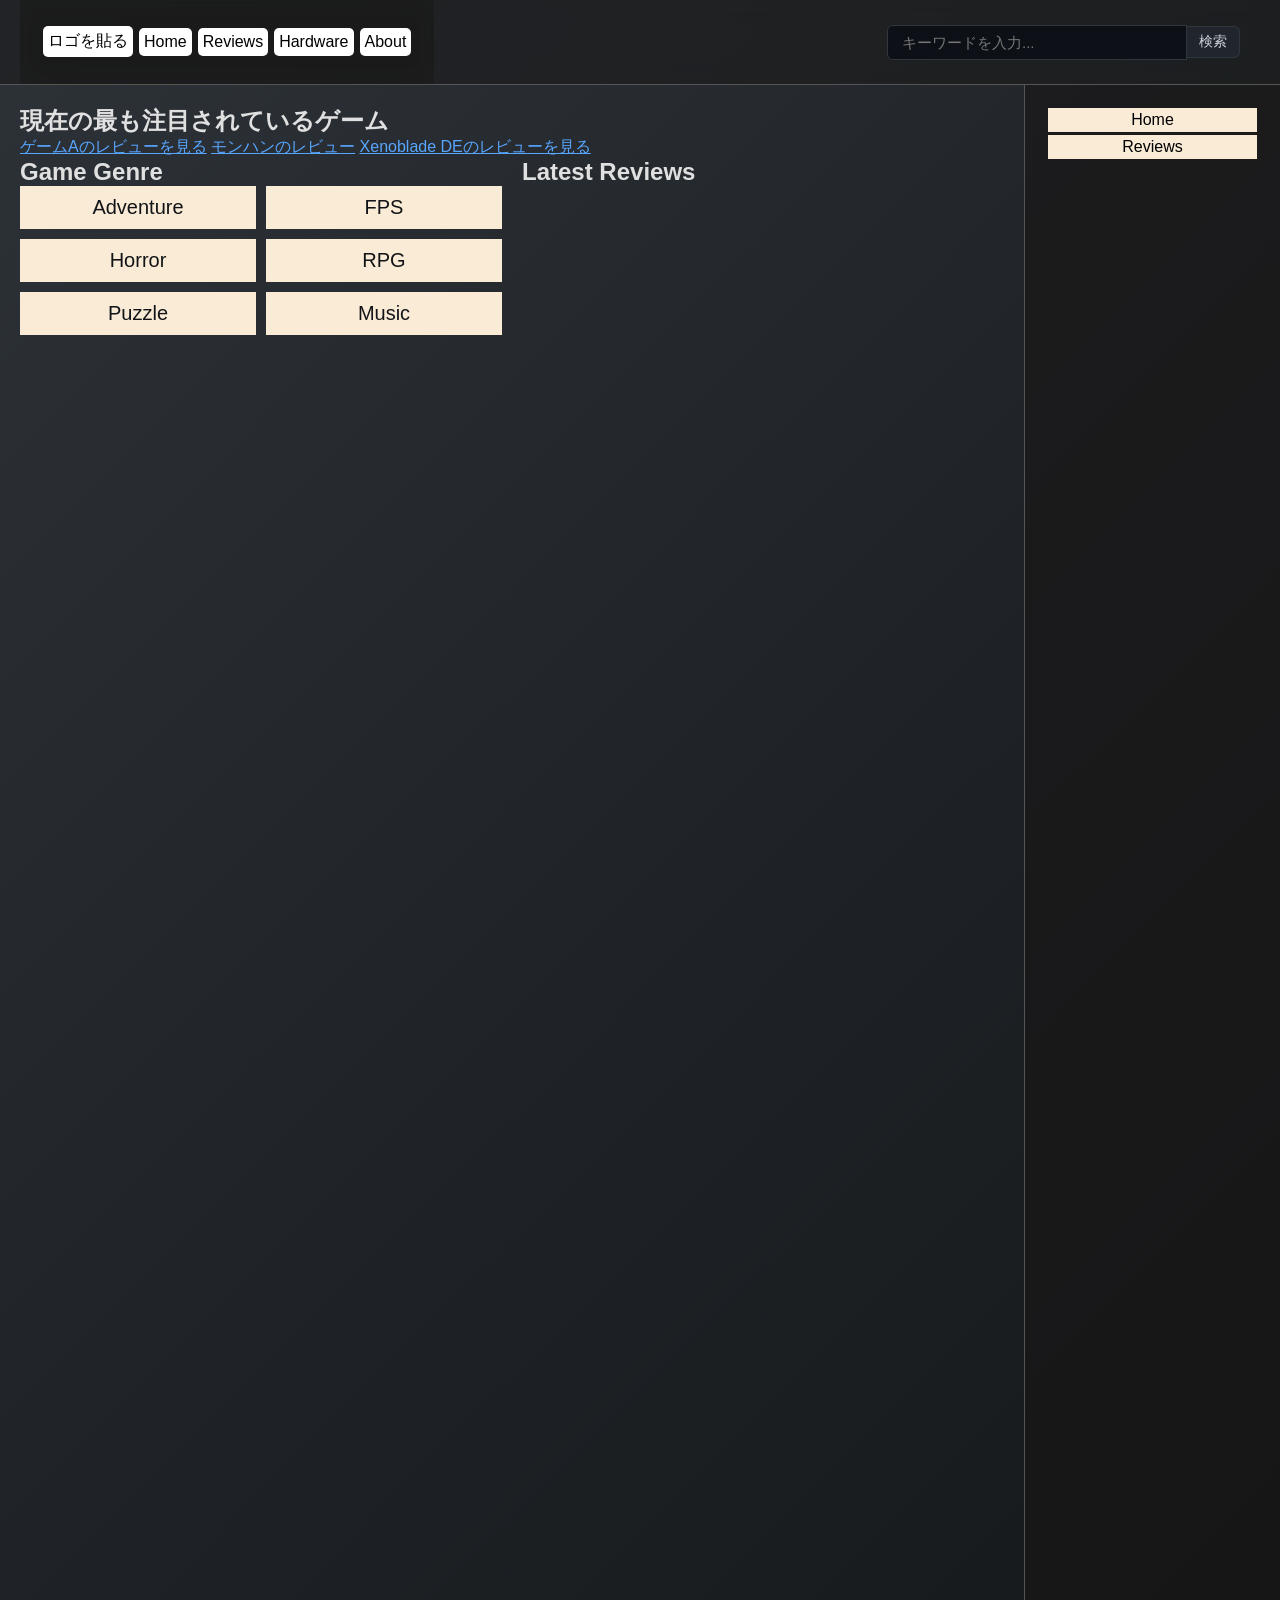
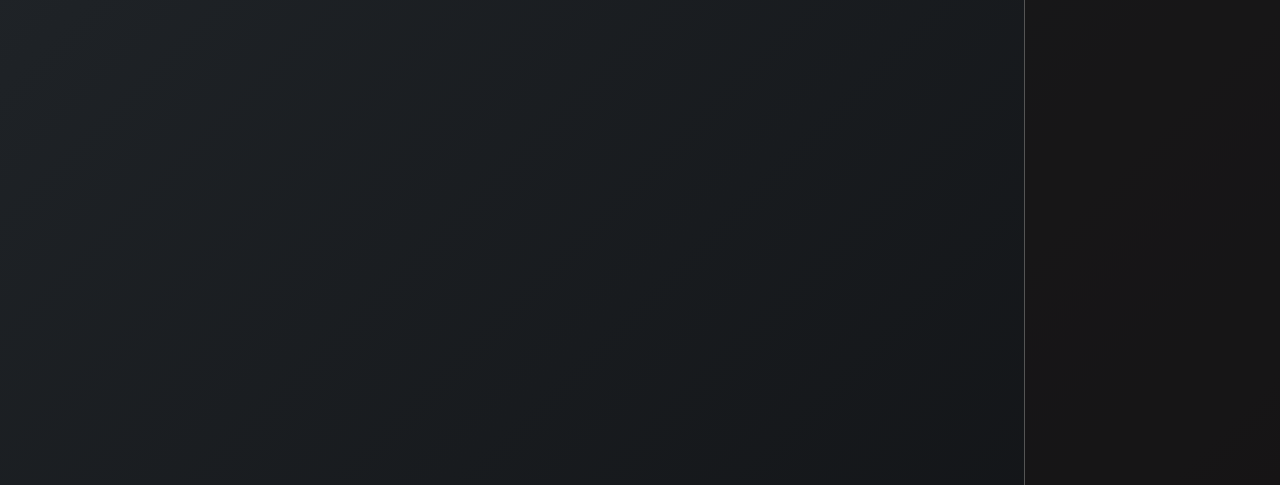
==== index.html @ fd4b01c5 "細かい修正" ====
<!DOCTYPE html>
<html lang="ja">

<head>

  <meta charset="UTF-8">
  <title>未定</title>
  <link rel="stylesheet" href="css/style.css">
</head>

<body>

  <div class="site-container">
    <header class="site-header">
      <div style="display: flex;" id="header"></div>
  
      <form class="search-form">
    <input type="text" class="search-input" placeholder="キーワードを入力...">
    <button type="submit" class="search-button">検索</button>
      </form>
    </header>
    <script src="js/include_header.js"></script>

    <main class="main-content">
      <section>
        <h1>現在の最も注目されているゲーム</h1>
      </section>
    
      <a href="review.html?id=gameA" style="color: #58a6ff;">ゲームAのレビューを見る</a>
      <a href="review.html?id=monsterhunterWilds" style="color: #58a6ff;">モンハンのレビュー</a>
      <a href="review.html?id=xenoblade-definitive-edition" style="color: #58a6ff;">Xenoblade DEのレビューを見る</a>

      <div class="split-area">
        <section class="left">
          <h2>Game Genre</h2>
          <div class="genre-list">
            <a href="html/adventure" class="genre-button">Adventure</a>
            <a href="html/fps" class="genre-button">FPS</a>
            <a href="html/horror" class="genre-button">Horror</a>
            <a href="html/RPG" class="genre-button">RPG</a>          
            <a href="html/puzzle" class="genre-button">Puzzle</a>
            <a href="html/music" class="genre-button">Music</a> 
          </div>
        </section>

        <section class="right">
          <h2>Latest Reviews</h2>
        </section>
      </div>

      
    </main>
    <aside class="sidebar">
      <div id="sidebar"></div>
    </aside>
    
    <script src="js/include.js"></script>
  </div>

</body>

</html>
---- css/style.css ----
* {
  box-sizing: border-box;
  margin: 0;
  padding: 0;
}

/*背景部分*/
body {
  background: linear-gradient(135deg, #2d3238 0%, #1e2226 50%, #121417 100%);
  color: #e0e0e0;
  font-family: sans-serif;
}

/* 左側のメインスペース */
.site-container {
  display: grid;
  grid-template-rows: auto 1fr; 
  grid-template-columns: 4fr 1fr; 
  min-height: 100vh;
  width: 100%;
}

/*ヘッダー*/
.site-header {
  grid-column: 1 / 3; 
  grid-row: 1; 
  display: flex;                  
  justify-content: space-between; 
  align-items: center;            
  border-bottom: 1px solid #555;
  padding: 0 20px;             
  position: sticky;
  top: 0;
  z-index: 100;
  background-color: #1a1a1a94;
  backdrop-filter: blur(12px);
  height: 85px;                   
  box-sizing: border-box;
}

/*サイドバー*/
.sidebar {
  grid-column: 2 / 3; 
  grid-row: 2 / -1; 
  background-color: #181616a1;
  border-left: 1px solid #555;
  padding: 20px;
}

/*スクロールテスト用*/
.main-content {
  grid-column: 1 / 2;
  padding: 20px;
  height: 2000px; 
}

/*ヘッダーのボタン*/
.header-button {
  background-color: #ffffff;
  padding: 5px;
  margin: 3px;
  border-radius: 5px;
  text-decoration: none;
  color: black;
}

/*画面を左右に二分割*/
.split-area {
  display: flex;
  gap: 20px;
}

.left {
  flex: 1;
}

.right {
  flex: 1;
}

/*ジャンル選択のボタン*/
.genre-button {
  display: block;
  text-align: center;
  text-decoration: none;
  font-size: 20px;
  background-color: antiquewhite;
  color: #121417;
  padding: 10px;

}

.genre-list {
  display: grid;
  grid-template-columns: repeat(2, 1fr);
  gap: 10px
}

.sidebar-list {
  display: block;
  text-decoration: none;
  text-align: center;
  color: black;
  background-color: antiquewhite;
  padding: 3px;
  margin: 3px;
  gap: 3px;
}
  
.detail-image-box {
  width: 100%;
  max-width: 1100px;     
  height: 510px;        
  margin: 20px 0 30px 0; 
  border-radius: 8px;   
  overflow: hidden;
  background-color: #0d1117;
}

.detail-image-box img {
  width: 100%;
  height: 100%;
  object-fit: cover;    
  display: block;
}

/* 検索ボックス */
.search-form {
  display: flex;
  align-items: center;
  margin-right: 20px;
}

.search-input {
  background-color: #0d1117; 
  color: #ffffff;            
  border: 1px solid #30363d; 
  border-radius: 6px 0 0 6px;
  padding: 6px 12px;
  font-size: 14px;
  outline: none;
  width: 300px;  
  padding: 8px 14px;
  font-size: 15px;            
  transition: border-color 0.2s;
}

.search-input:focus {
  border-color: #58a6ff;     
}

.search-button {
  background-color: #21262d; 
  color: #c9d1d9;            
  border: 1px solid #30363d;
  border-left: none;         
  border-radius: 0 6px 6px 0;
  padding: 6px 12px;
  font-size: 14px;
  cursor: pointer;
  transition: background-color 0.2s;
}

.search-button:hover {
  background-color: #30363d; 
  color: #ffffff;
}
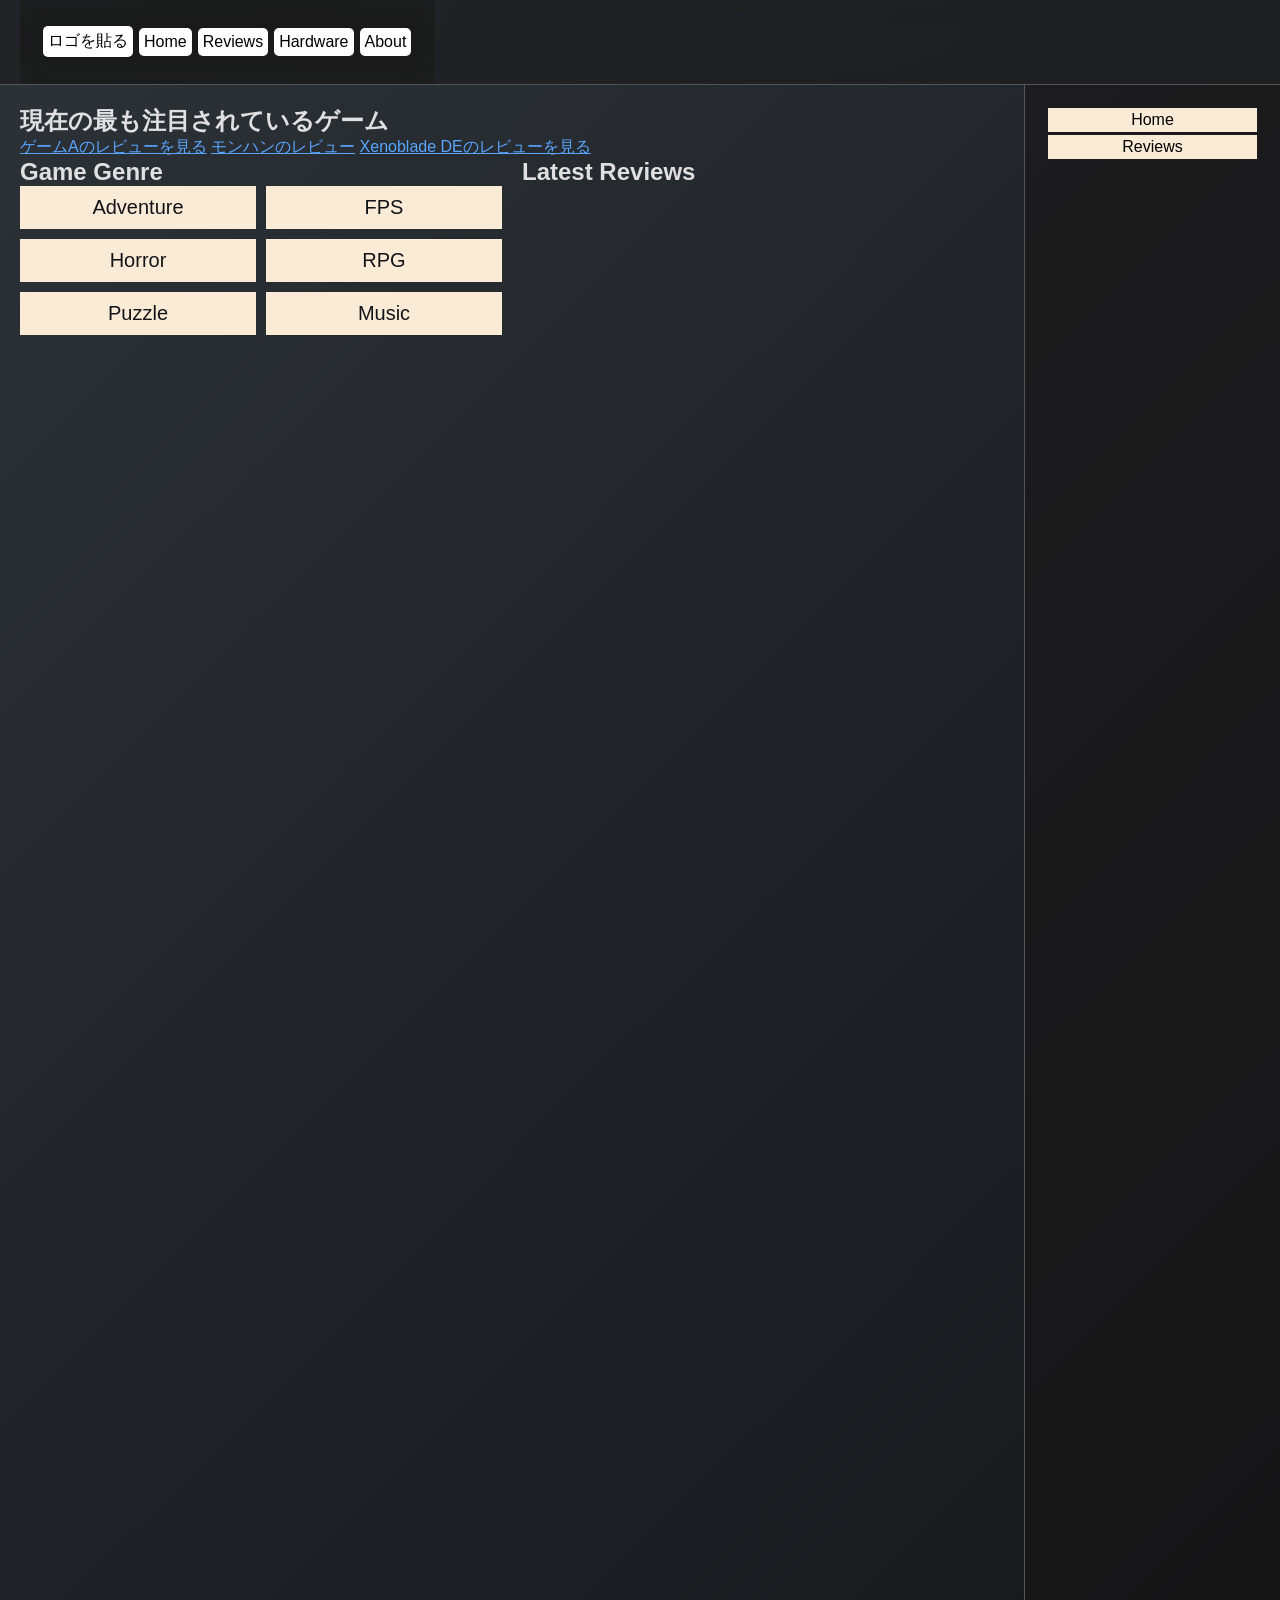
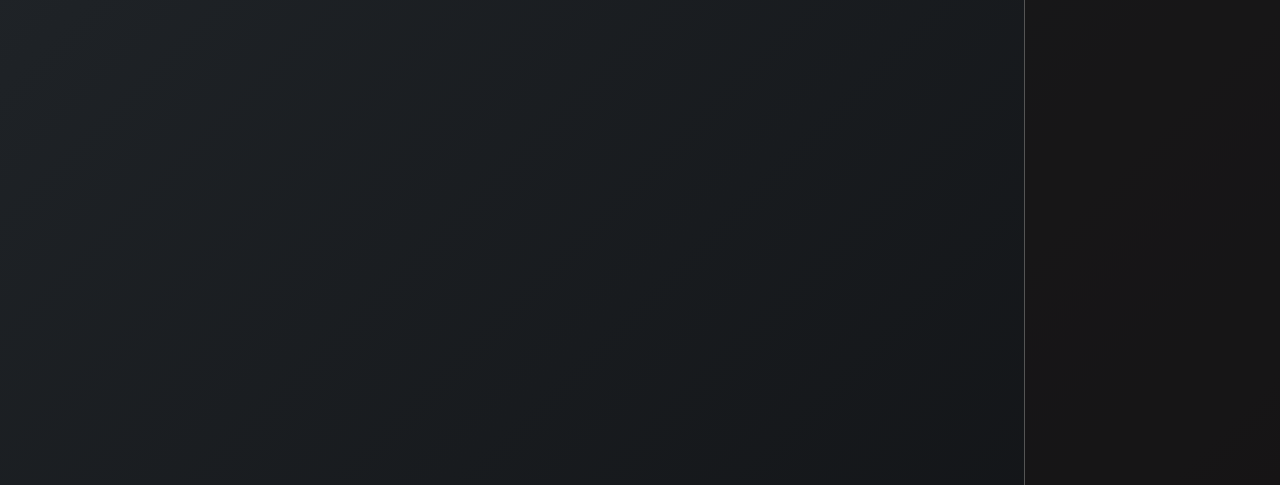
==== commit 17600874: "アドベンチャーとFPSを追加 テンプレートファイルの作成" ====
--- a/index.html
+++ b/index.html
@@ -13,11 +13,6 @@
   <div class="site-container">
     <header class="site-header">
       <div style="display: flex;" id="header"></div>
-  
-      <form class="search-form">
-    <input type="text" class="search-input" placeholder="キーワードを入力...">
-    <button type="submit" class="search-button">検索</button>
-      </form>
     </header>
     <script src="js/include_header.js"></script>
 
@@ -34,12 +29,12 @@
         <section class="left">
           <h2>Game Genre</h2>
           <div class="genre-list">
-            <a href="html/adventure" class="genre-button">Adventure</a>
-            <a href="html/fps" class="genre-button">FPS</a>
-            <a href="html/horror" class="genre-button">Horror</a>
-            <a href="html/RPG" class="genre-button">RPG</a>          
-            <a href="html/puzzle" class="genre-button">Puzzle</a>
-            <a href="html/music" class="genre-button">Music</a> 
+            <a href="adventure.html" class="genre-button">Adventure</a>
+            <a href="fps.html" class="genre-button">FPS</a>
+            <a href="horror.html" class="genre-button">Horror</a>
+            <a href="rpg.html" class="genre-button">RPG</a>          
+            <a href="puzzle.html" class="genre-button">Puzzle</a>
+            <a href="music.html" class="genre-button">Music</a> 
           </div>
         </section>
 
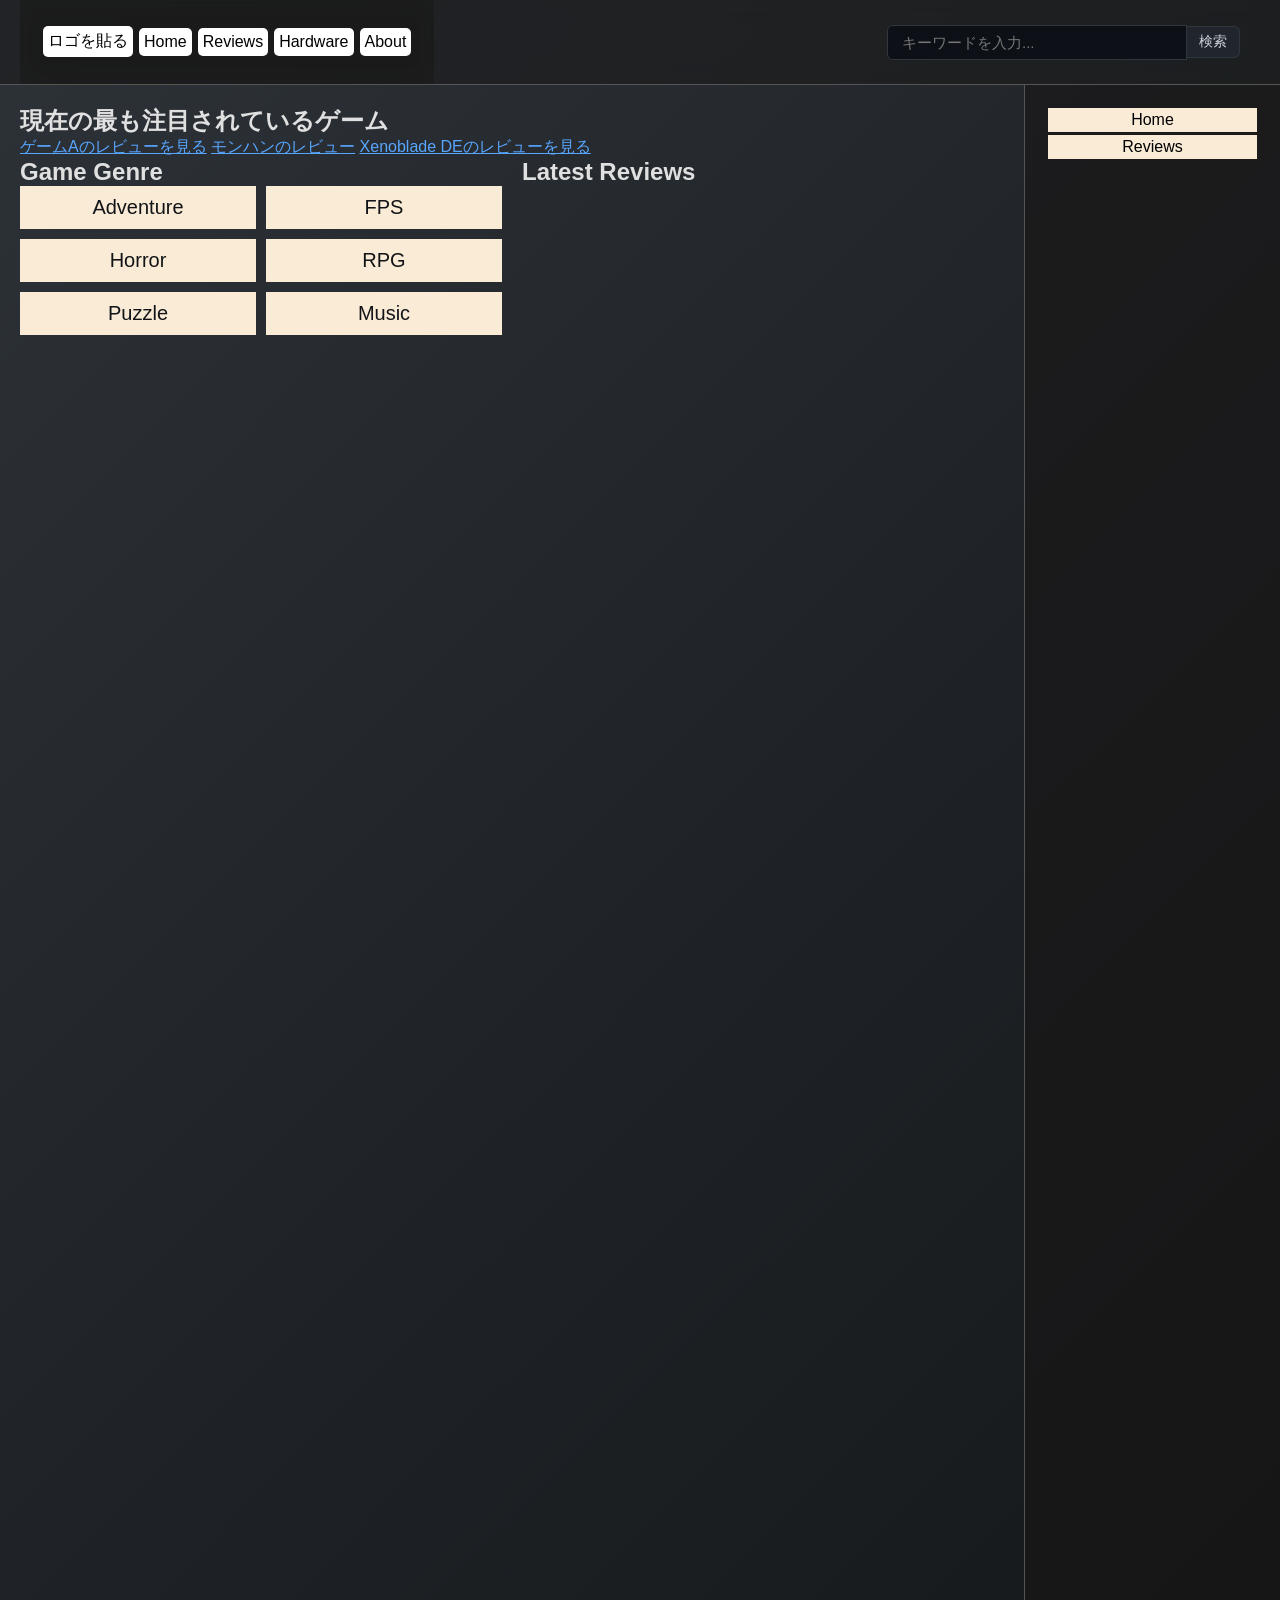
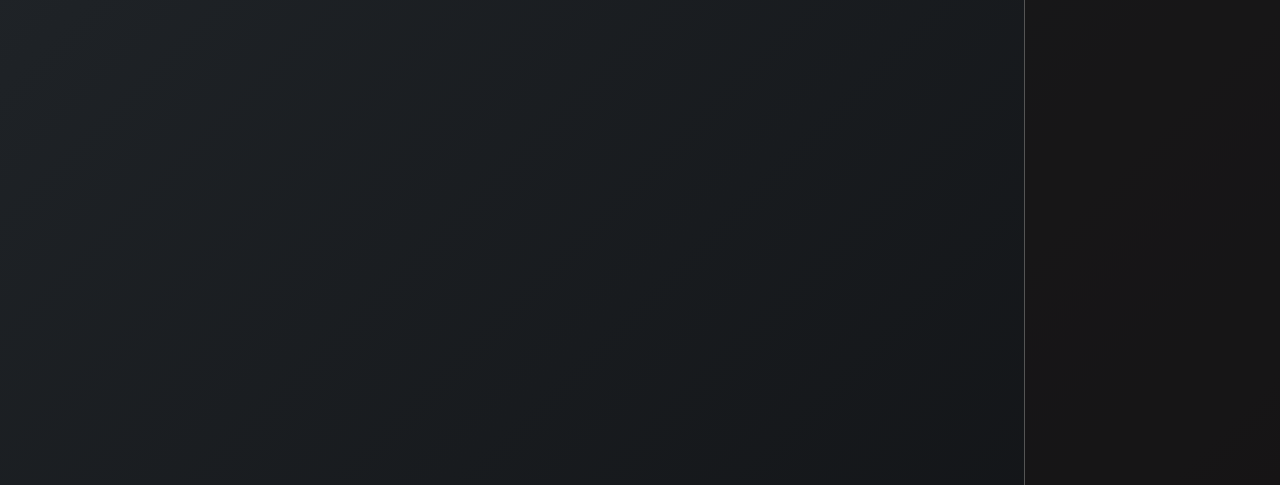
==== commit fed0cc69: "Merge branch 'main' of https://github.com/s1f102601069/cs1-2026-class6-team10-project" ====
--- a/index.html
+++ b/index.html
@@ -13,6 +13,11 @@
   <div class="site-container">
     <header class="site-header">
       <div style="display: flex;" id="header"></div>
+  
+      <form class="search-form">
+    <input type="text" class="search-input" placeholder="キーワードを入力...">
+    <button type="submit" class="search-button">検索</button>
+      </form>
     </header>
     <script src="js/include_header.js"></script>
 
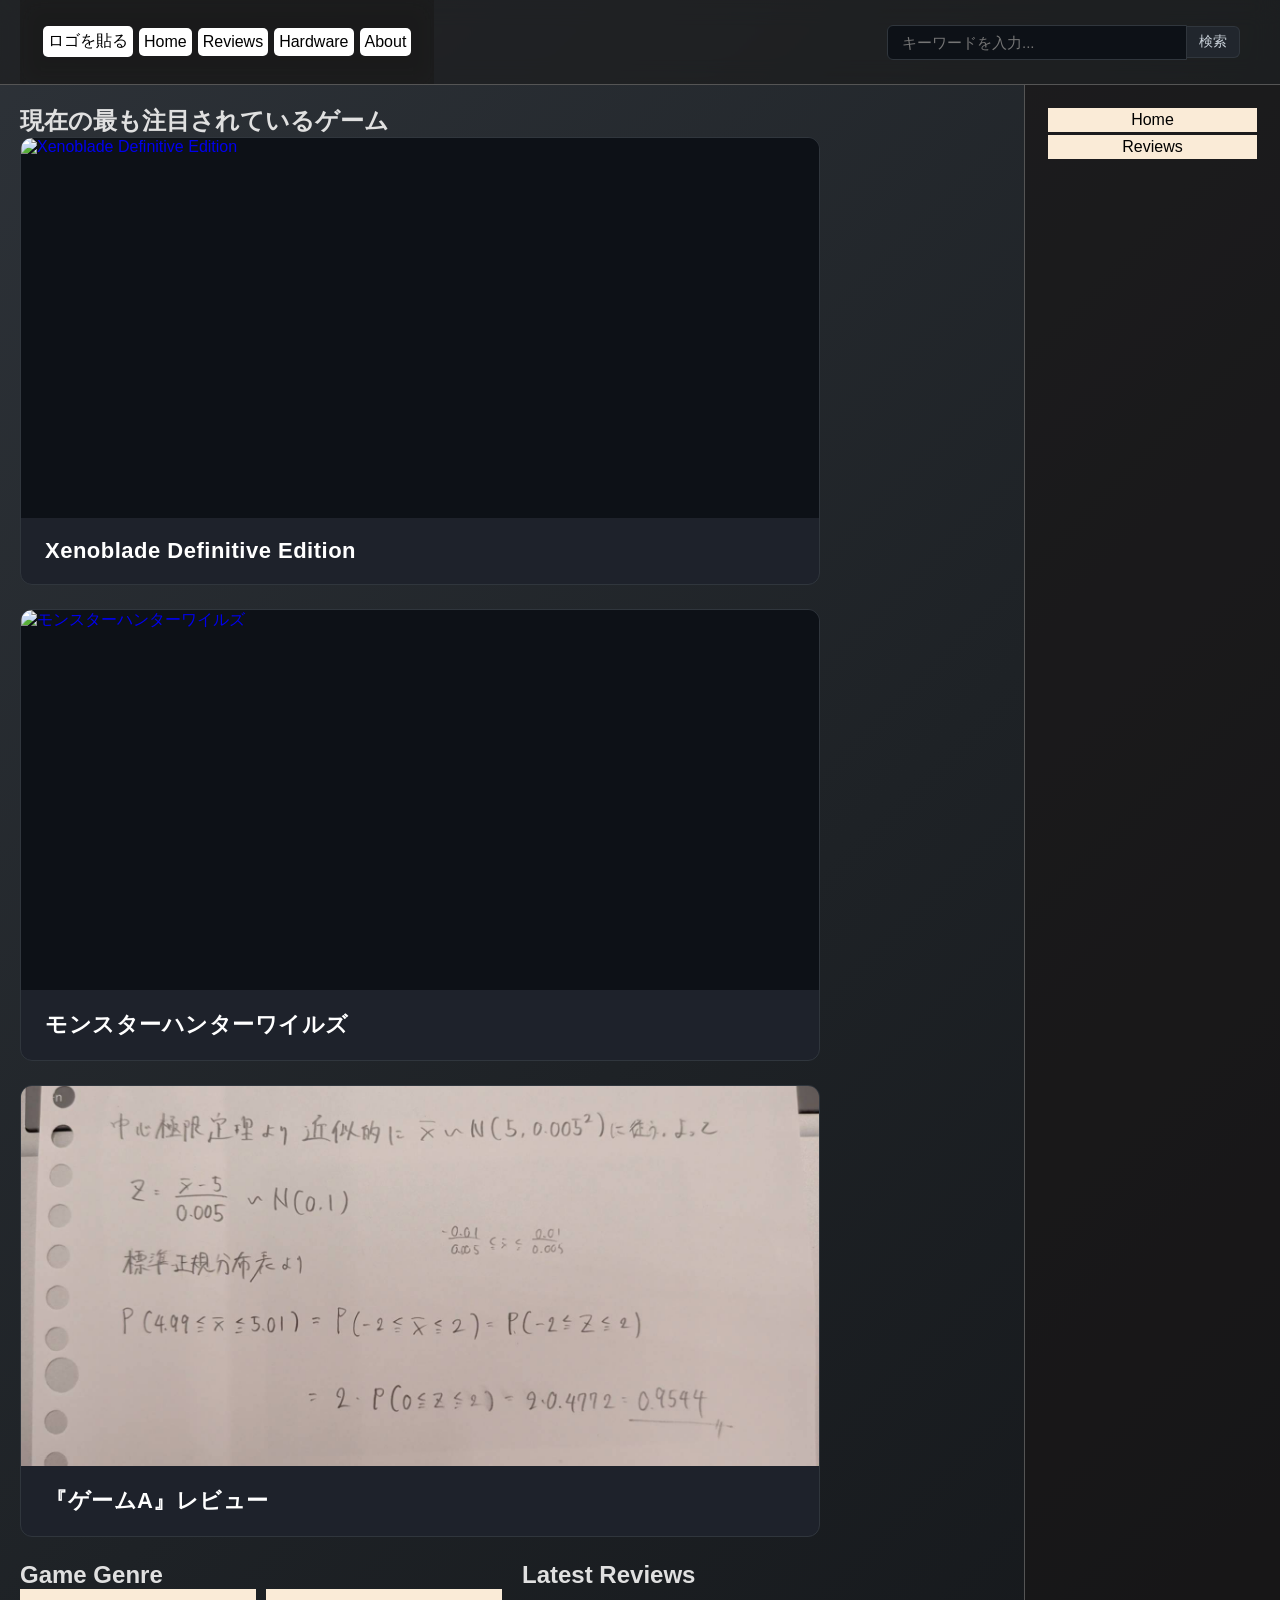
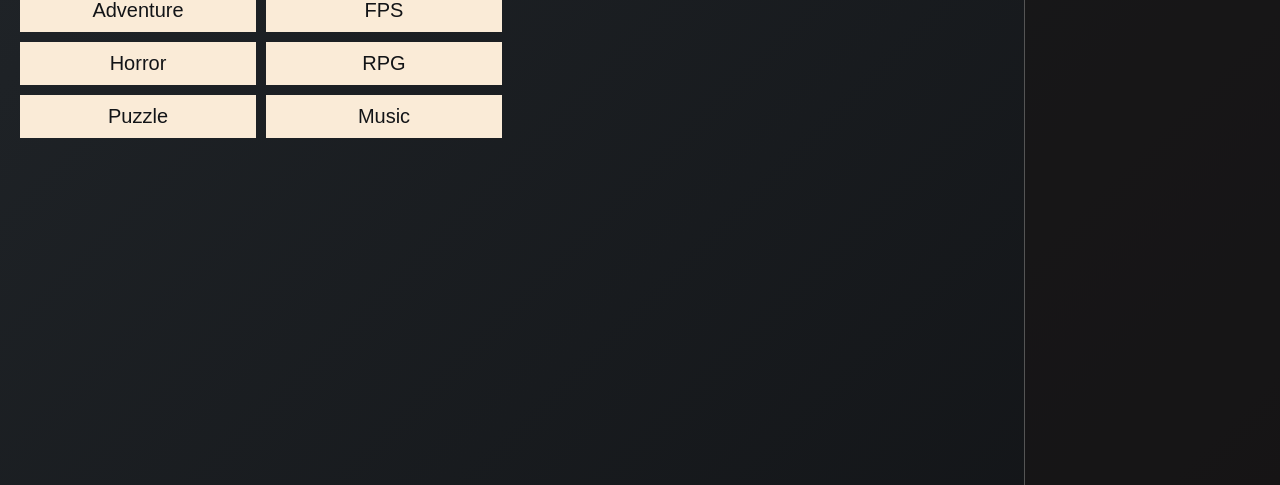
==== commit d9ff7940: "写真リンクでレビュー画面 メイン画面に写真リンクを追加、レビューページへ飛べるようにしました" ====
--- a/index.html
+++ b/index.html
@@ -15,8 +15,8 @@
       <div style="display: flex;" id="header"></div>
   
       <form class="search-form">
-    <input type="text" class="search-input" placeholder="キーワードを入力...">
-    <button type="submit" class="search-button">検索</button>
+        <input type="text" class="search-input" placeholder="キーワードを入力...">
+        <button type="submit" class="search-button">検索</button>
       </form>
     </header>
     <script src="js/include_header.js"></script>
@@ -24,22 +24,20 @@
     <main class="main-content">
       <section>
         <h1>現在の最も注目されているゲーム</h1>
+        <div class="card-grid" id="card-container"></div>
       </section>
     
-      <a href="review.html?id=gameA" style="color: #58a6ff;">ゲームAのレビューを見る</a>
-      <a href="review.html?id=monsterhunterWilds" style="color: #58a6ff;">モンハンのレビュー</a>
-      <a href="review.html?id=xenoblade-definitive-edition" style="color: #58a6ff;">Xenoblade DEのレビューを見る</a>
-
+     
       <div class="split-area">
         <section class="left">
           <h2>Game Genre</h2>
           <div class="genre-list">
-            <a href="adventure.html" class="genre-button">Adventure</a>
-            <a href="fps.html" class="genre-button">FPS</a>
-            <a href="horror.html" class="genre-button">Horror</a>
-            <a href="rpg.html" class="genre-button">RPG</a>          
-            <a href="puzzle.html" class="genre-button">Puzzle</a>
-            <a href="music.html" class="genre-button">Music</a> 
+            <a href="html/adventure" class="genre-button">Adventure</a>
+            <a href="html/fps" class="genre-button">FPS</a>
+            <a href="html/horror" class="genre-button">Horror</a>
+            <a href="html/RPG" class="genre-button">RPG</a>          
+            <a href="html/puzzle" class="genre-button">Puzzle</a>
+            <a href="html/music" class="genre-button">Music</a> 
           </div>
         </section>
 
@@ -47,7 +45,6 @@
           <h2>Latest Reviews</h2>
         </section>
       </div>
-
       
     </main>
     <aside class="sidebar">
@@ -57,6 +54,30 @@
     <script src="js/include.js"></script>
   </div>
 
+  <script src="reviews-data.js"></script>
+  <script>
+    const container = document.getElementById('card-container');
+
+    if (container && typeof reviewsData !== 'undefined') {
+      const shuffledReviews = [...reviewsData].sort(() => 0.5 - Math.random());
+      const pickupReviews = shuffledReviews.slice(0, 5);
+
+      pickupReviews.forEach(review => {
+        const cardHtml = `
+          <a href="review.html?id=${review.id}" class="review-card">
+            <div class="card-image">
+              <img src="${review.image}" alt="${review.title}">
+            </div>
+            <div class="card-title">
+              ${review.title}
+            </div>
+          </a>
+        `;
+        container.insertAdjacentHTML('beforeend', cardHtml);
+      });
+    }
+  </script>
+  
 </body>
 
 </html>
--- a/css/style.css
+++ b/css/style.css
@@ -165,3 +165,45 @@
   background-color: #30363d; 
   color: #ffffff;
 }
+
+/*メイン画面のレビュー表示*/
+.review-card {
+  display: block;
+  max-width: 800px;
+  width: 100%;
+  background-color: #1e222b;
+  border: 1px solid #30363d;
+  border-radius: 12px;
+  overflow: hidden;
+  text-decoration: none;
+  margin-bottom: 24px;
+  transition: transform 0.2s ease, box-shadow 0.2s ease;
+}
+
+.card-image {
+  width: 100%;
+  height: 380px;
+  background-color: #0d1117;
+  overflow: hidden;
+}
+
+.card-image img {
+  width: 100%;
+  height: 100%;
+  object-fit: cover;
+  display: block;
+}
+
+.card-title {
+  padding: 20px 24px;
+  font-size: 22px;
+  font-weight: bold;
+  color: #ffffff;
+  letter-spacing: 0.5px;
+}
+
+.review-card:hover {
+  transform: translateY(-4px);
+  box-shadow: 0 12px 24px rgba(0, 0, 0, 0.5);
+  border-color: #58a6ff;
+}
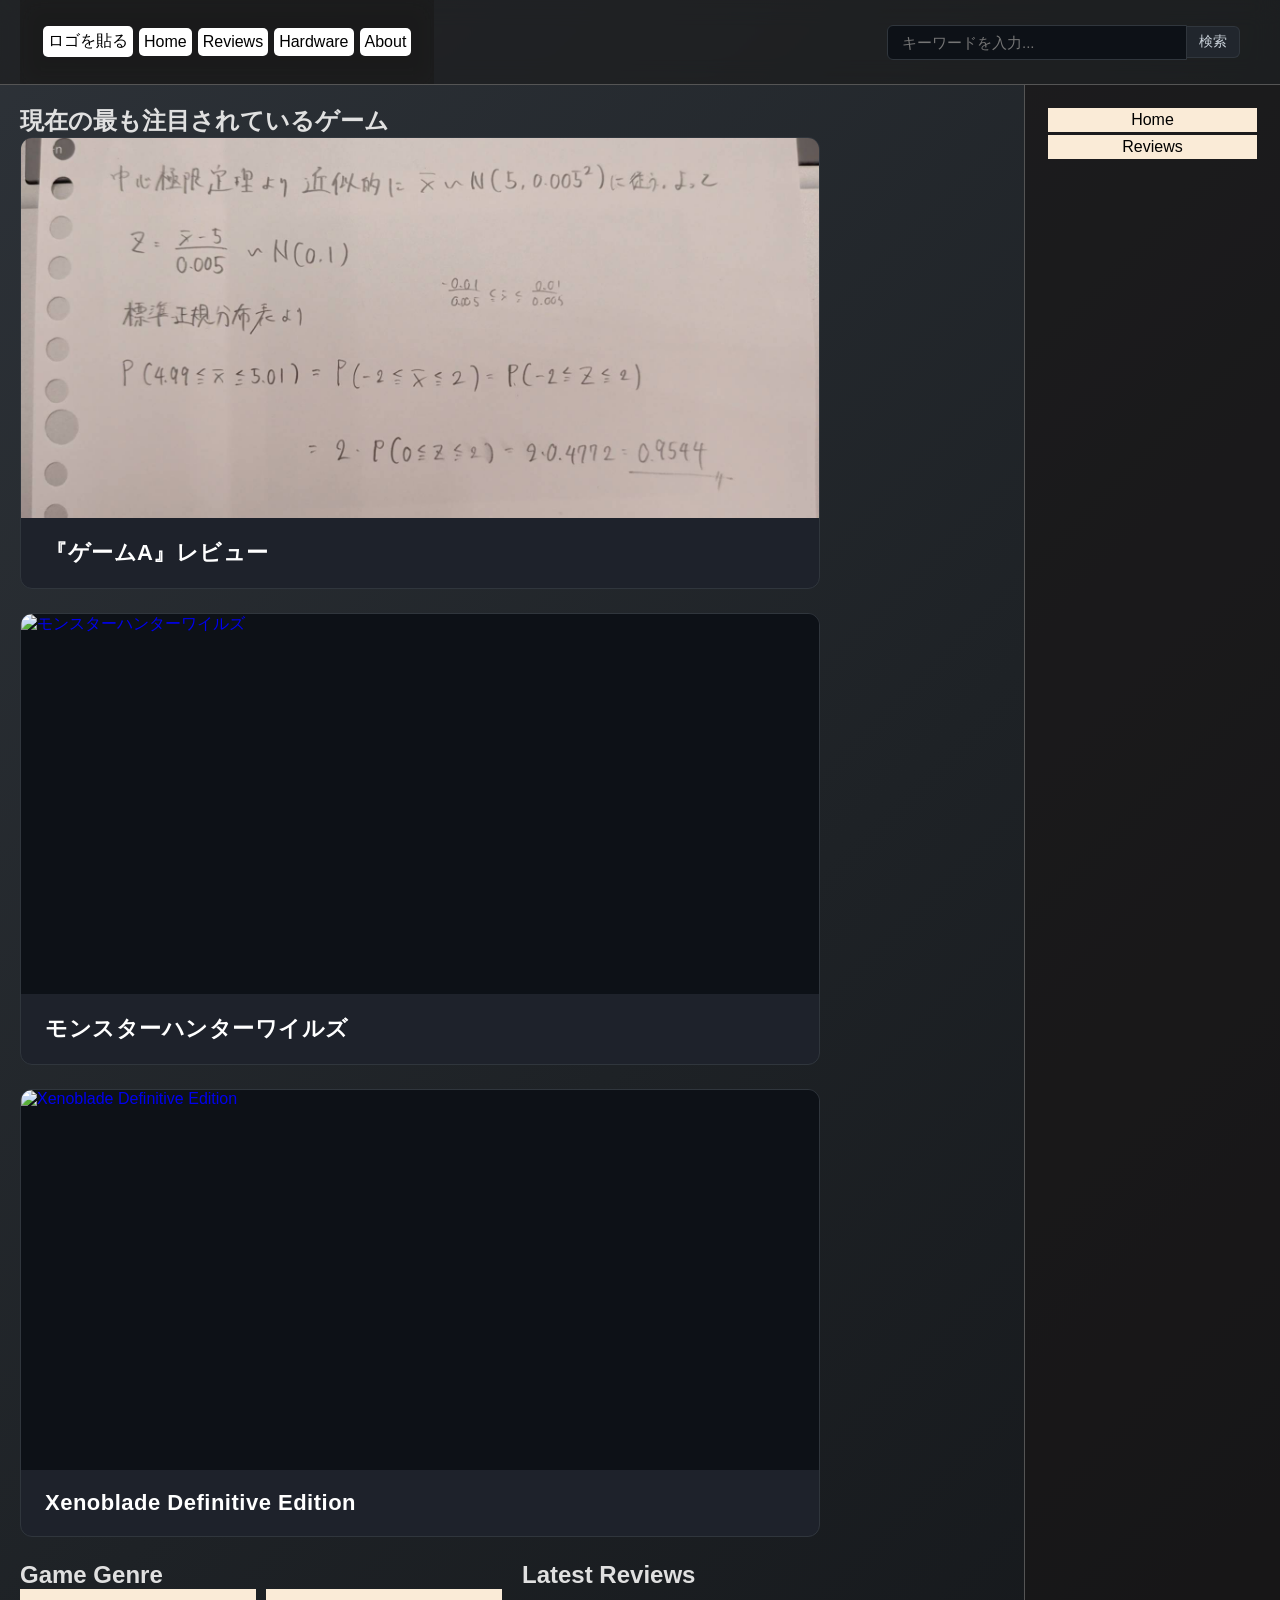
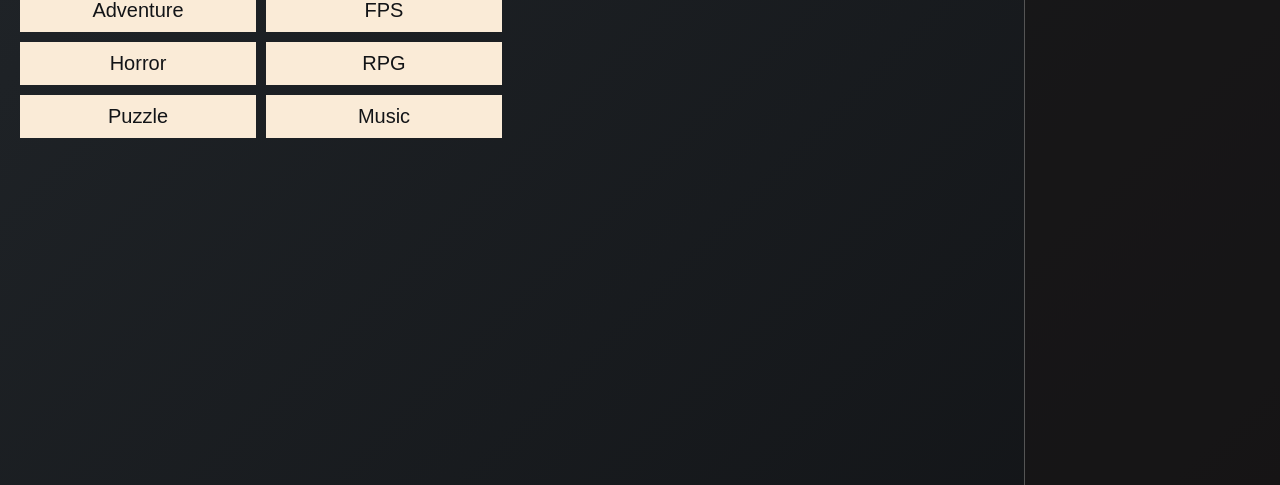
==== commit e2b3e641: "Merge branch 'main' of https://github.com/s1f102601069/cs1-2026-class6-team10-project" ====
--- a/index.html
+++ b/index.html
@@ -32,12 +32,12 @@
         <section class="left">
           <h2>Game Genre</h2>
           <div class="genre-list">
-            <a href="html/adventure" class="genre-button">Adventure</a>
-            <a href="html/fps" class="genre-button">FPS</a>
-            <a href="html/horror" class="genre-button">Horror</a>
-            <a href="html/RPG" class="genre-button">RPG</a>          
-            <a href="html/puzzle" class="genre-button">Puzzle</a>
-            <a href="html/music" class="genre-button">Music</a> 
+            <a href="adventure.html" class="genre-button">Adventure</a>
+            <a href="fps.html" class="genre-button">FPS</a>
+            <a href="horror.html" class="genre-button">Horror</a>
+            <a href="rpg.html" class="genre-button">RPG</a>          
+            <a href="puzzle.html" class="genre-button">Puzzle</a>
+            <a href="music.html" class="genre-button">Music</a> 
           </div>
         </section>
 
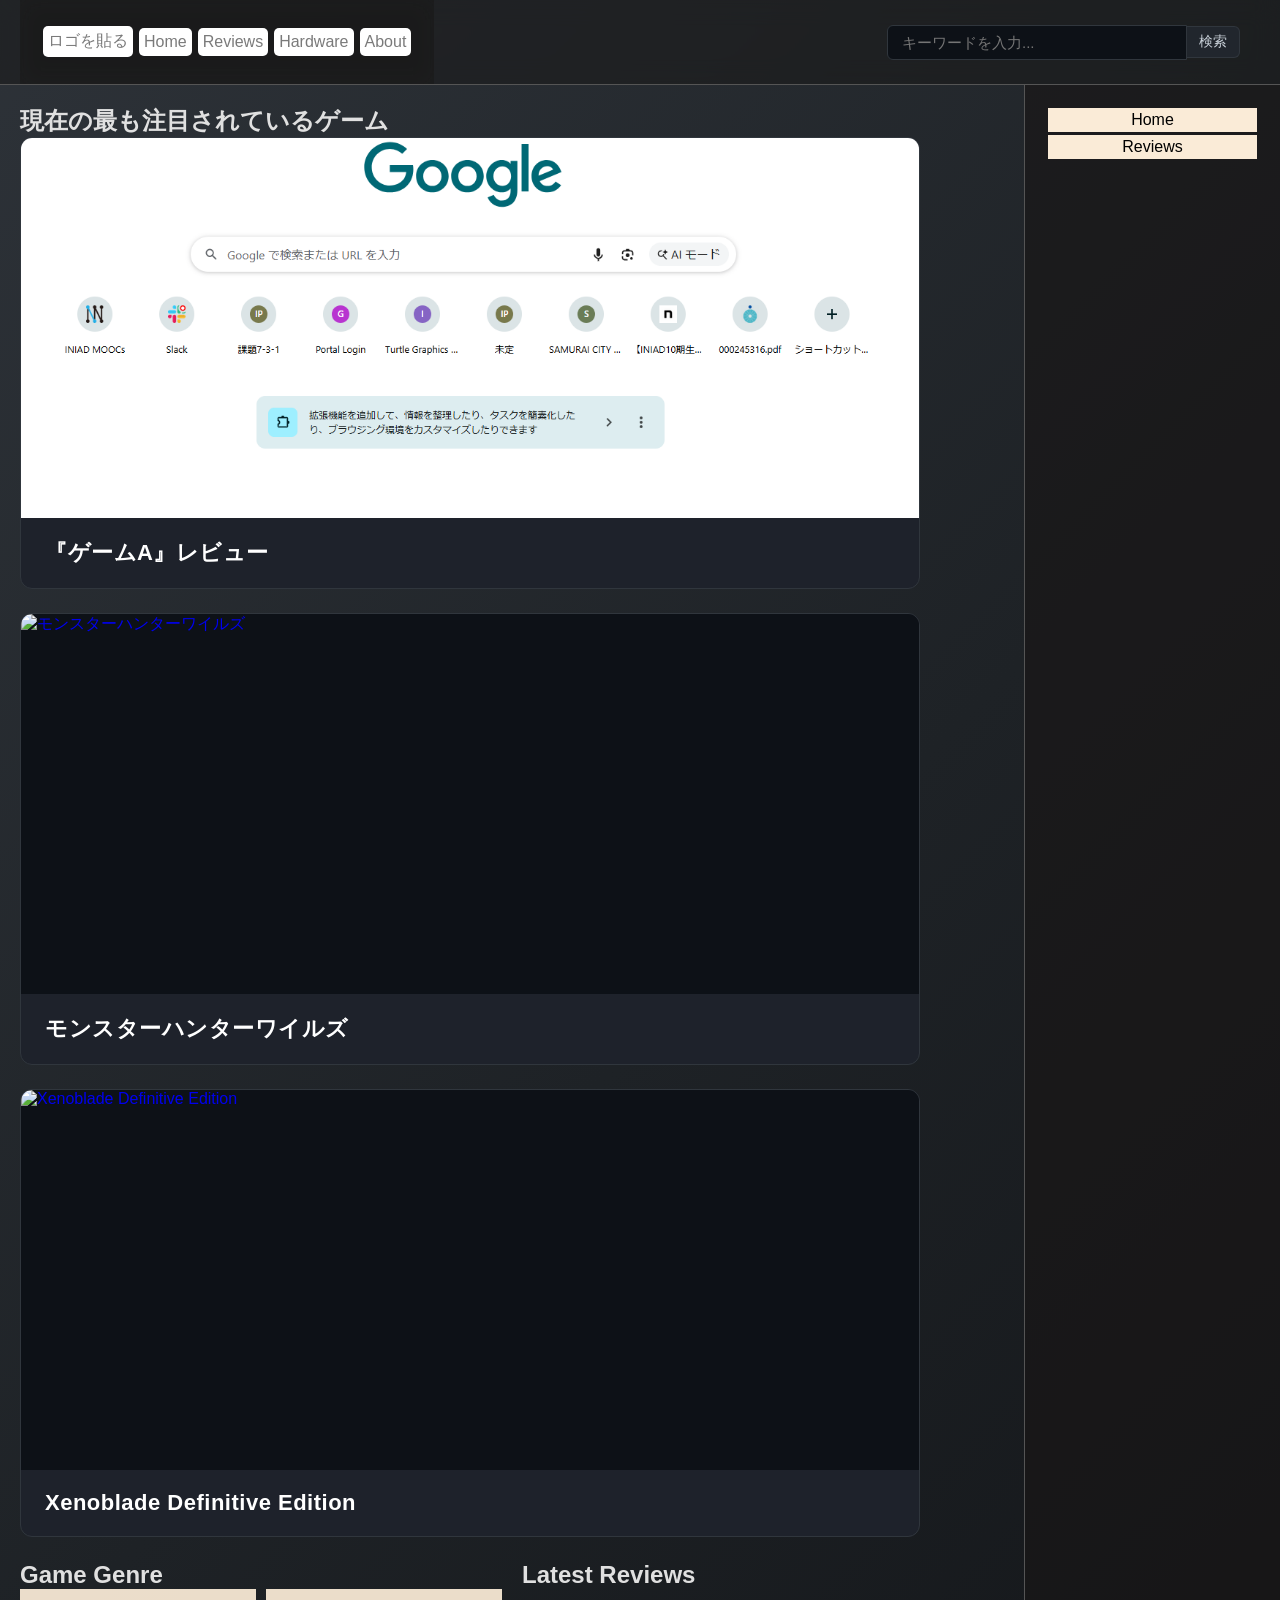
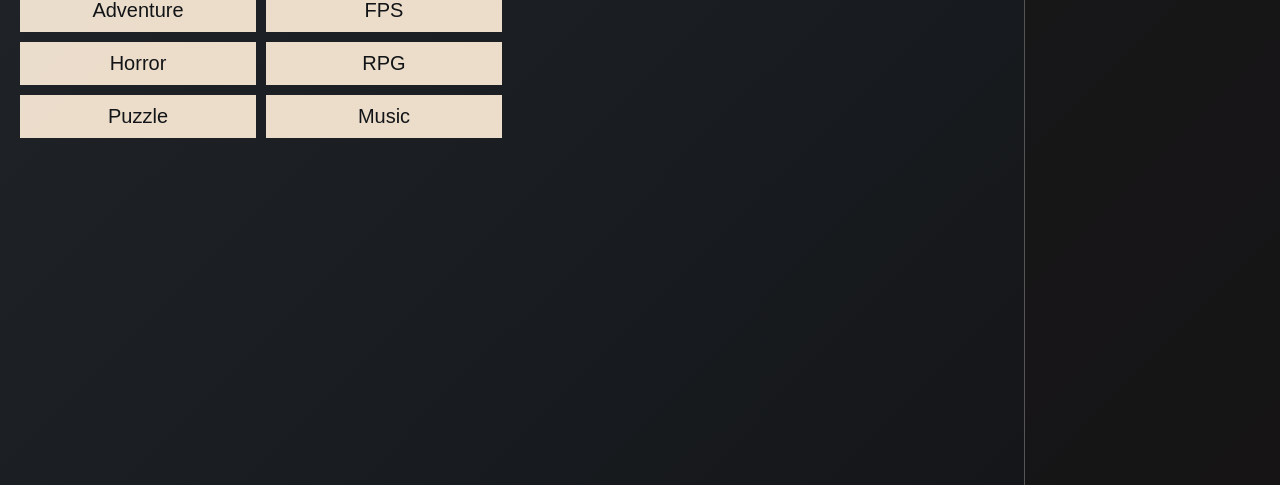
==== commit 95542fa8: "細かい修正" ====
--- a/index.html
+++ b/index.html
@@ -4,7 +4,7 @@
 <head>
 
   <meta charset="UTF-8">
-  <title>未定</title>
+  <title>ゲームレビューサイト(仮)</title>
   <link rel="stylesheet" href="css/style.css">
 </head>
 
--- a/css/style.css
+++ b/css/style.css
@@ -61,7 +61,7 @@
   margin: 3px;
   border-radius: 5px;
   text-decoration: none;
-  color: black;
+  color: #1a1a1a94;
 }
 
 /*画面を左右に二分割*/
@@ -84,7 +84,7 @@
   text-align: center;
   text-decoration: none;
   font-size: 20px;
-  background-color: antiquewhite;
+  background-color: rgba(250, 235, 215, 0.932);
   color: #121417;
   padding: 10px;
 
@@ -169,7 +169,7 @@
 /*メイン画面のレビュー表示*/
 .review-card {
   display: block;
-  max-width: 800px;
+  max-width: 900px;
   width: 100%;
   background-color: #1e222b;
   border: 1px solid #30363d;
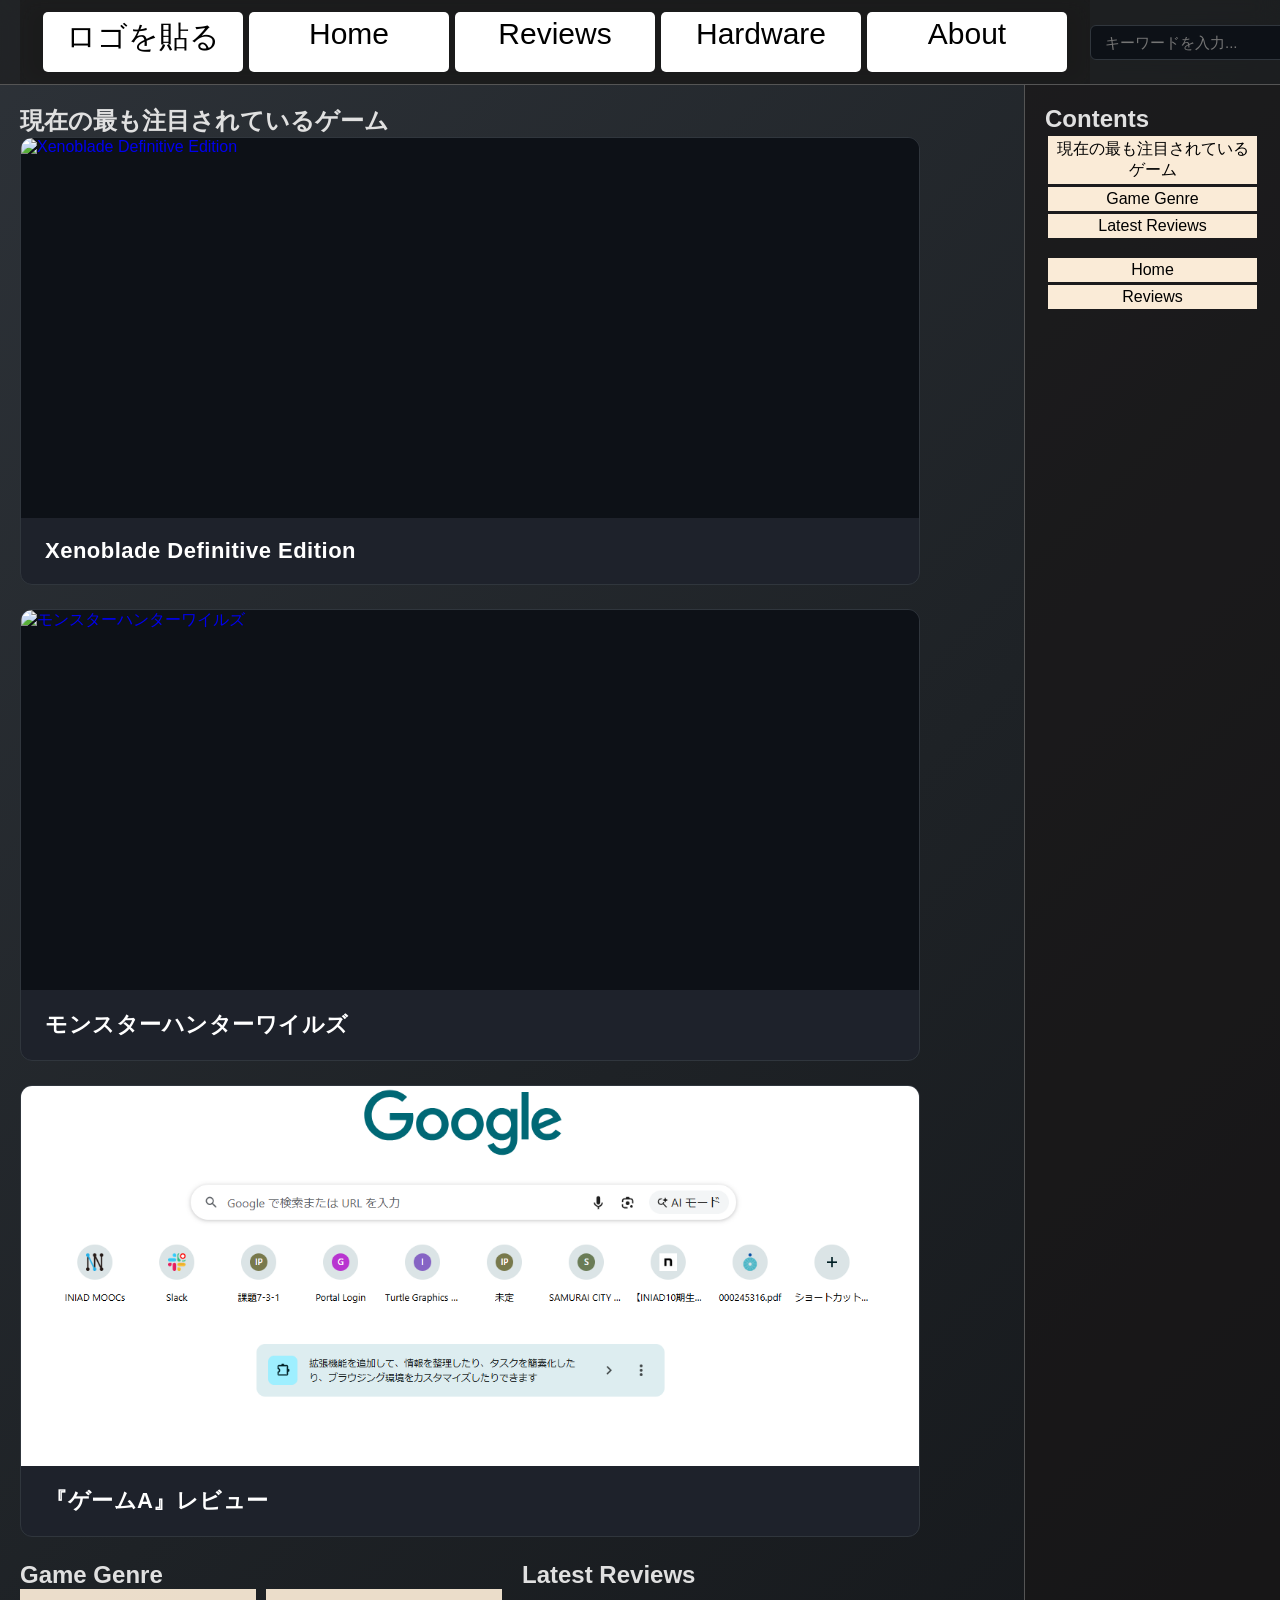
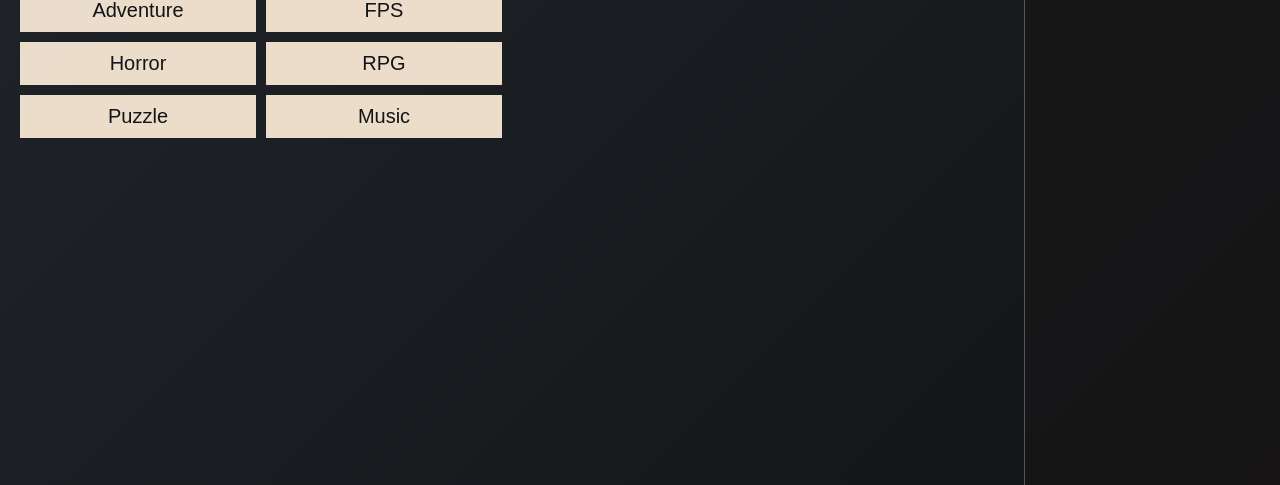
==== commit 8d709809: "目次の追加 ボタンのホバーで影がつくようにした" ====
--- a/index.html
+++ b/index.html
@@ -22,14 +22,14 @@
     <script src="js/include_header.js"></script>
 
     <main class="main-content">
-      <section>
+      <section id="AttractingAttention">
         <h1>現在の最も注目されているゲーム</h1>
         <div class="card-grid" id="card-container"></div>
       </section>
     
      
       <div class="split-area">
-        <section class="left">
+        <section class="left" id="GameGenre">
           <h2>Game Genre</h2>
           <div class="genre-list">
             <a href="adventure.html" class="genre-button">Adventure</a>
@@ -41,13 +41,21 @@
           </div>
         </section>
 
-        <section class="right">
+        <section class="right" id="LatestReviews">
           <h2>Latest Reviews</h2>
         </section>
       </div>
       
     </main>
     <aside class="sidebar">
+      <div>
+        <h2>Contents</h2>
+        <div class="contents">
+          <a href="#AttractingAttentio">現在の最も注目されているゲーム</a>
+          <a href="#GameGenre">Game Genre</a>
+          <a href="#LatestReviews">Latest Reviews</a>
+        </div>
+      </div>
       <div id="sidebar"></div>
     </aside>
     
--- a/css/style.css
+++ b/css/style.css
@@ -57,11 +57,18 @@
 /*ヘッダーのボタン*/
 .header-button {
   background-color: #ffffff;
+  font-size: 30px;
   padding: 5px;
   margin: 3px;
   border-radius: 5px;
-  text-decoration: none;
-  color: #1a1a1a94;
+  text-align: center;
+  text-decoration: none;
+  color: #000;
+  width: 200px;
+  height: 60px;
+  &:hover {
+    background-color: #cccccc;
+  }
 }
 
 /*画面を左右に二分割*/
@@ -87,7 +94,9 @@
   background-color: rgba(250, 235, 215, 0.932);
   color: #121417;
   padding: 10px;
-
+  &:hover {
+    background-color: #e5c9b5;
+  }
 }
 
 .genre-list {
@@ -96,15 +105,19 @@
   gap: 10px
 }
 
+/*サイドバーのボタン*/
 .sidebar-list {
   display: block;
   text-decoration: none;
   text-align: center;
   color: black;
-  background-color: antiquewhite;
+  background-color: #faebd7;
   padding: 3px;
   margin: 3px;
   gap: 3px;
+  &:hover {
+    background-color: #e5c9b5;
+  }
 }
   
 .detail-image-box {
@@ -206,4 +219,25 @@
   transform: translateY(-4px);
   box-shadow: 0 12px 24px rgba(0, 0, 0, 0.5);
   border-color: #58a6ff;
+}
+
+/*目次部分*/
+.contents {
+  list-style: none;
+  margin-bottom: 20px;
+}
+
+.contents a {
+  display: block;
+  text-decoration: none;
+  text-align: center;
+  color: black;
+  background-color: #faebd7;
+  padding: 3px;
+  margin: 3px;
+  gap: 3px;
+
+  &:hover {
+    background-color: #e5c9b5;
+  }
 }
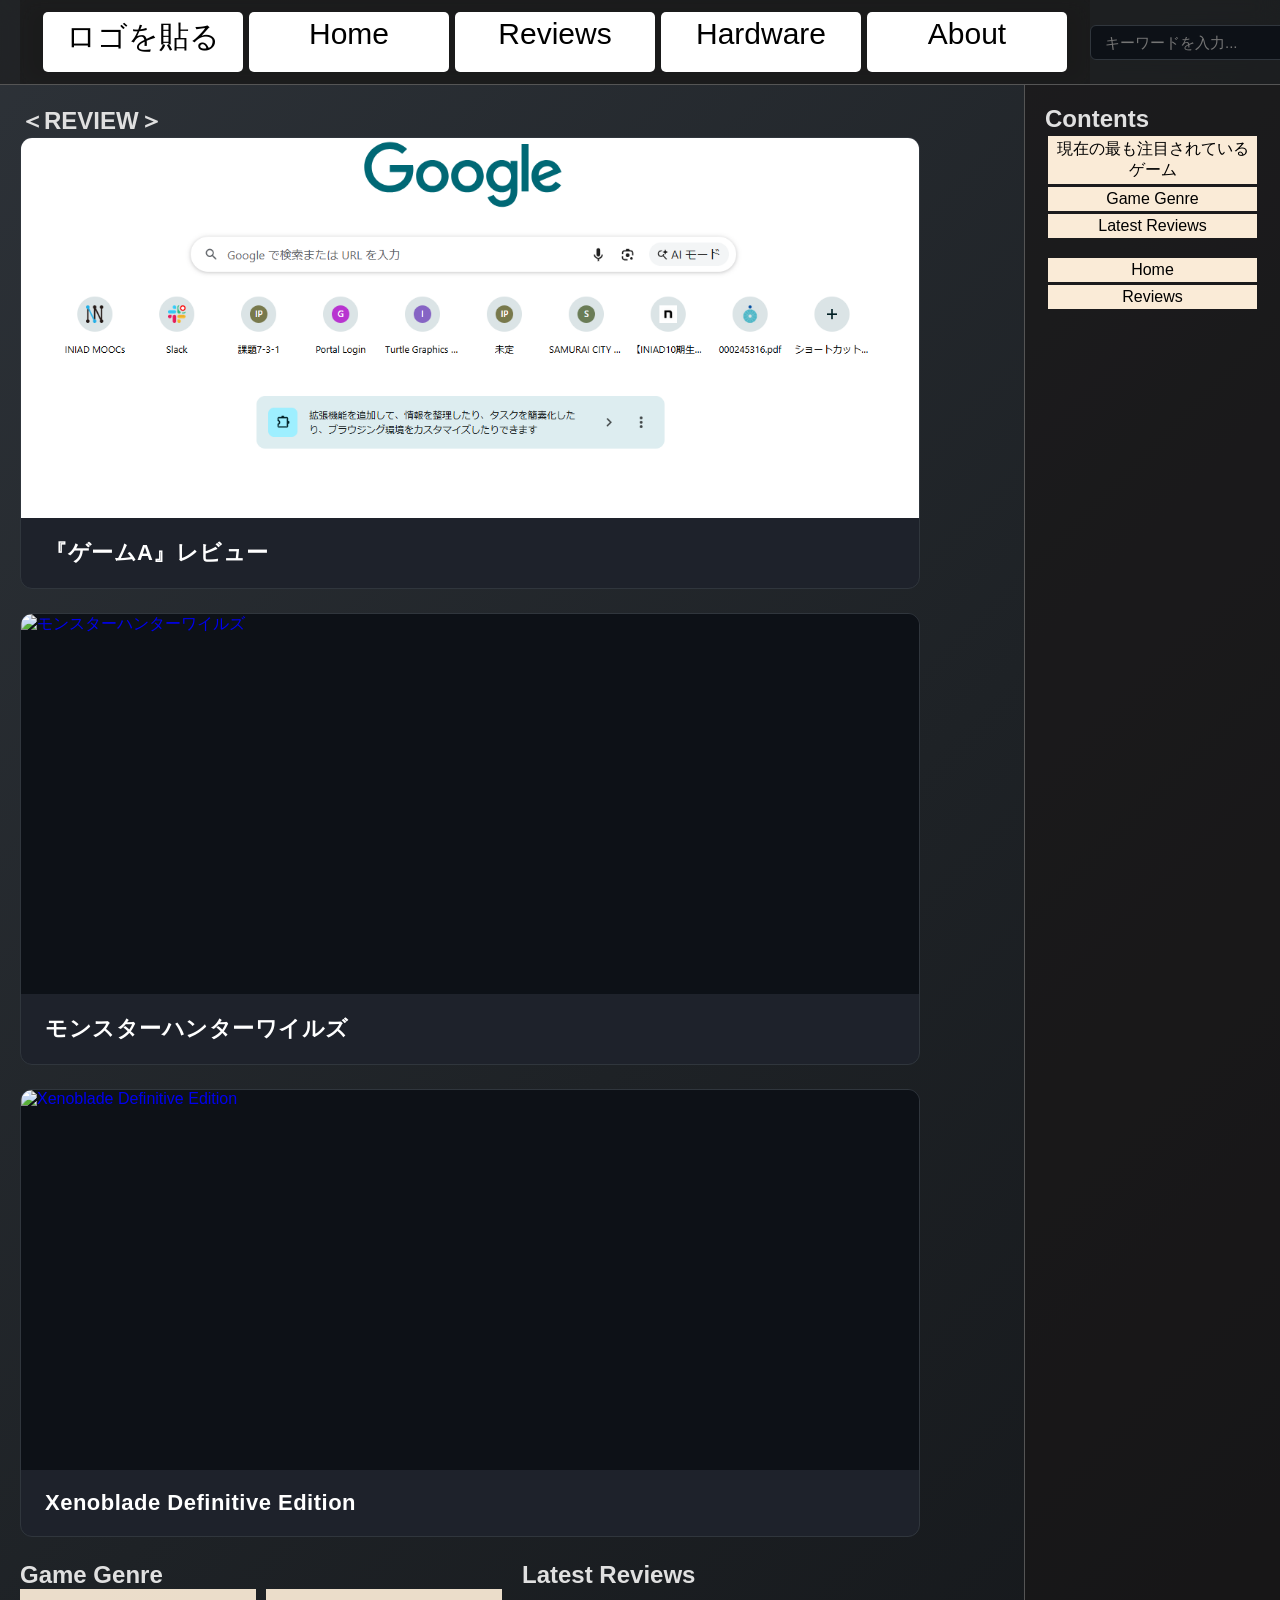
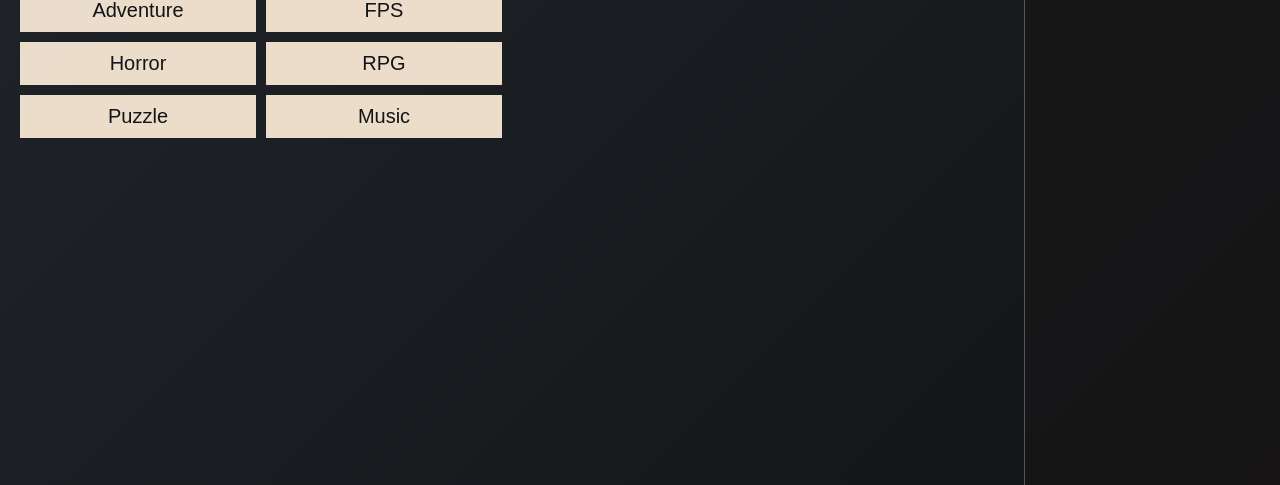
==== commit ca60eff4: "検索ボックスの動作 検索ワードの入力で、レビューがヒットするようにしました。" ====
--- a/index.html
+++ b/index.html
@@ -23,7 +23,7 @@
 
     <main class="main-content">
       <section id="AttractingAttention">
-        <h1>現在の最も注目されているゲーム</h1>
+        <h1>＜REVIEW＞</h1>
         <div class="card-grid" id="card-container"></div>
       </section>
     
@@ -63,27 +63,57 @@
   </div>
 
   <script src="reviews-data.js"></script>
+
   <script>
-    const container = document.getElementById('card-container');
+    window.addEventListener('DOMContentLoaded', () => {
+      const container = document.getElementById('card-container');
+      const searchForm = document.querySelector('.search-form');
+      const searchInput = document.querySelector('.search-input');
 
-    if (container && typeof reviewsData !== 'undefined') {
-      const shuffledReviews = [...reviewsData].sort(() => 0.5 - Math.random());
-      const pickupReviews = shuffledReviews.slice(0, 5);
+      if (!container || typeof reviewsData === 'undefined') return;
 
-      pickupReviews.forEach(review => {
-        const cardHtml = `
-          <a href="review.html?id=${review.id}" class="review-card">
-            <div class="card-image">
-              <img src="${review.image}" alt="${review.title}">
-            </div>
-            <div class="card-title">
-              ${review.title}
-            </div>
-          </a>
-        `;
-        container.insertAdjacentHTML('beforeend', cardHtml);
+      function displayReviews(filteredReviews) {
+        container.innerHTML = ''; 
+
+        if (filteredReviews.length === 0) {
+          container.innerHTML = '<p style="color: #ccc; padding: 20px;">一致するレビューが見つかりませんでした。</p>';
+          return;
+        }
+
+        filteredReviews.forEach(review => {
+          const cardHtml = `
+            <a href="review.html?id=${review.id}" class="review-card">
+              <div class="card-image">
+                <img src="${review.image}" alt="${review.title}">
+              </div>
+              <div class="card-title">
+                ${review.title}
+              </div>
+            </a>
+          `;
+          container.insertAdjacentHTML('beforeend', cardHtml);
+        });
+      }
+
+      const defaultReviews = [...reviewsData].sort(() => 0.5 - Math.random()).slice(0, 5);
+      displayReviews(defaultReviews);
+
+      searchForm.addEventListener('submit', (e) => {
+        e.preventDefault(); 
+        
+        const keyword = searchInput.value.trim().toLowerCase(); 
+
+        if (keyword === '') {
+          displayReviews(defaultReviews);
+          return;
+        }
+        const matchedReviews = reviewsData.filter(review => {
+          return review.title.toLowerCase().includes(keyword);
+        });
+
+        displayReviews(matchedReviews);
       });
-    }
+    });
   </script>
   
 </body>
